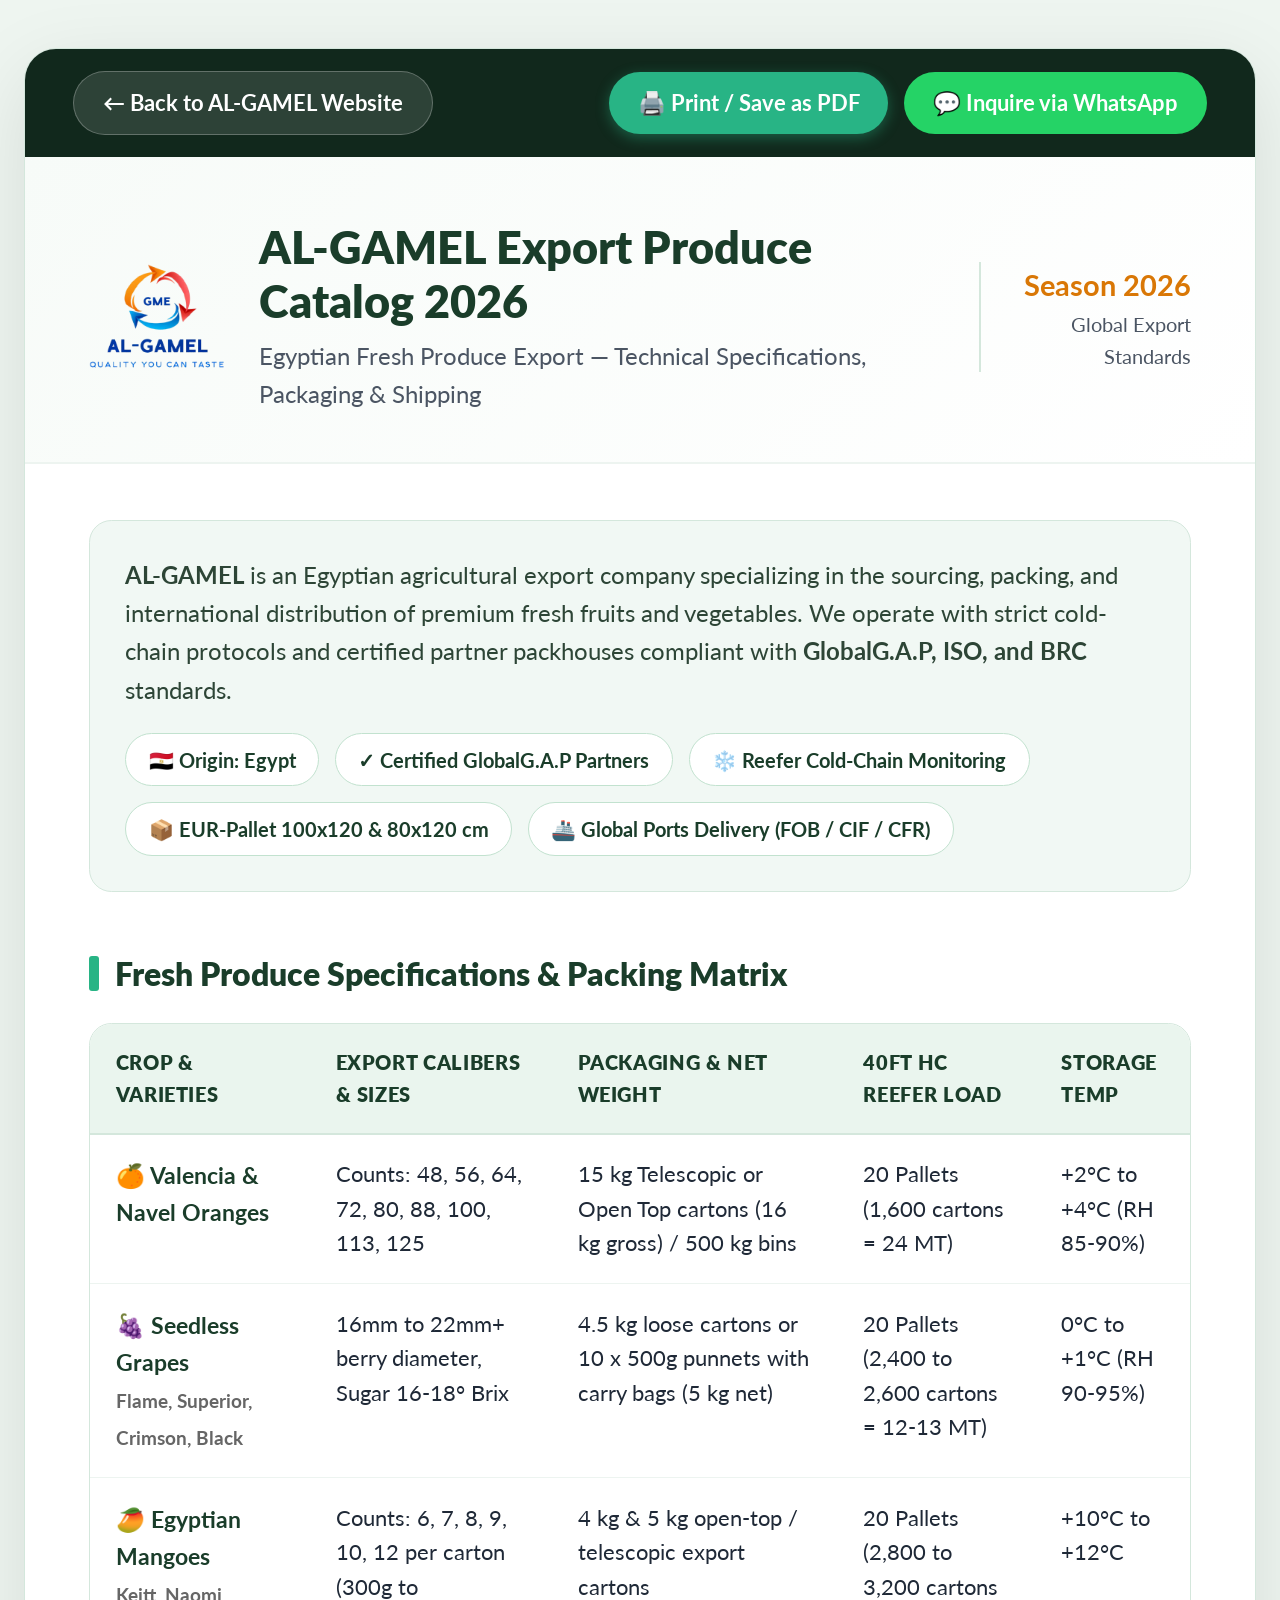
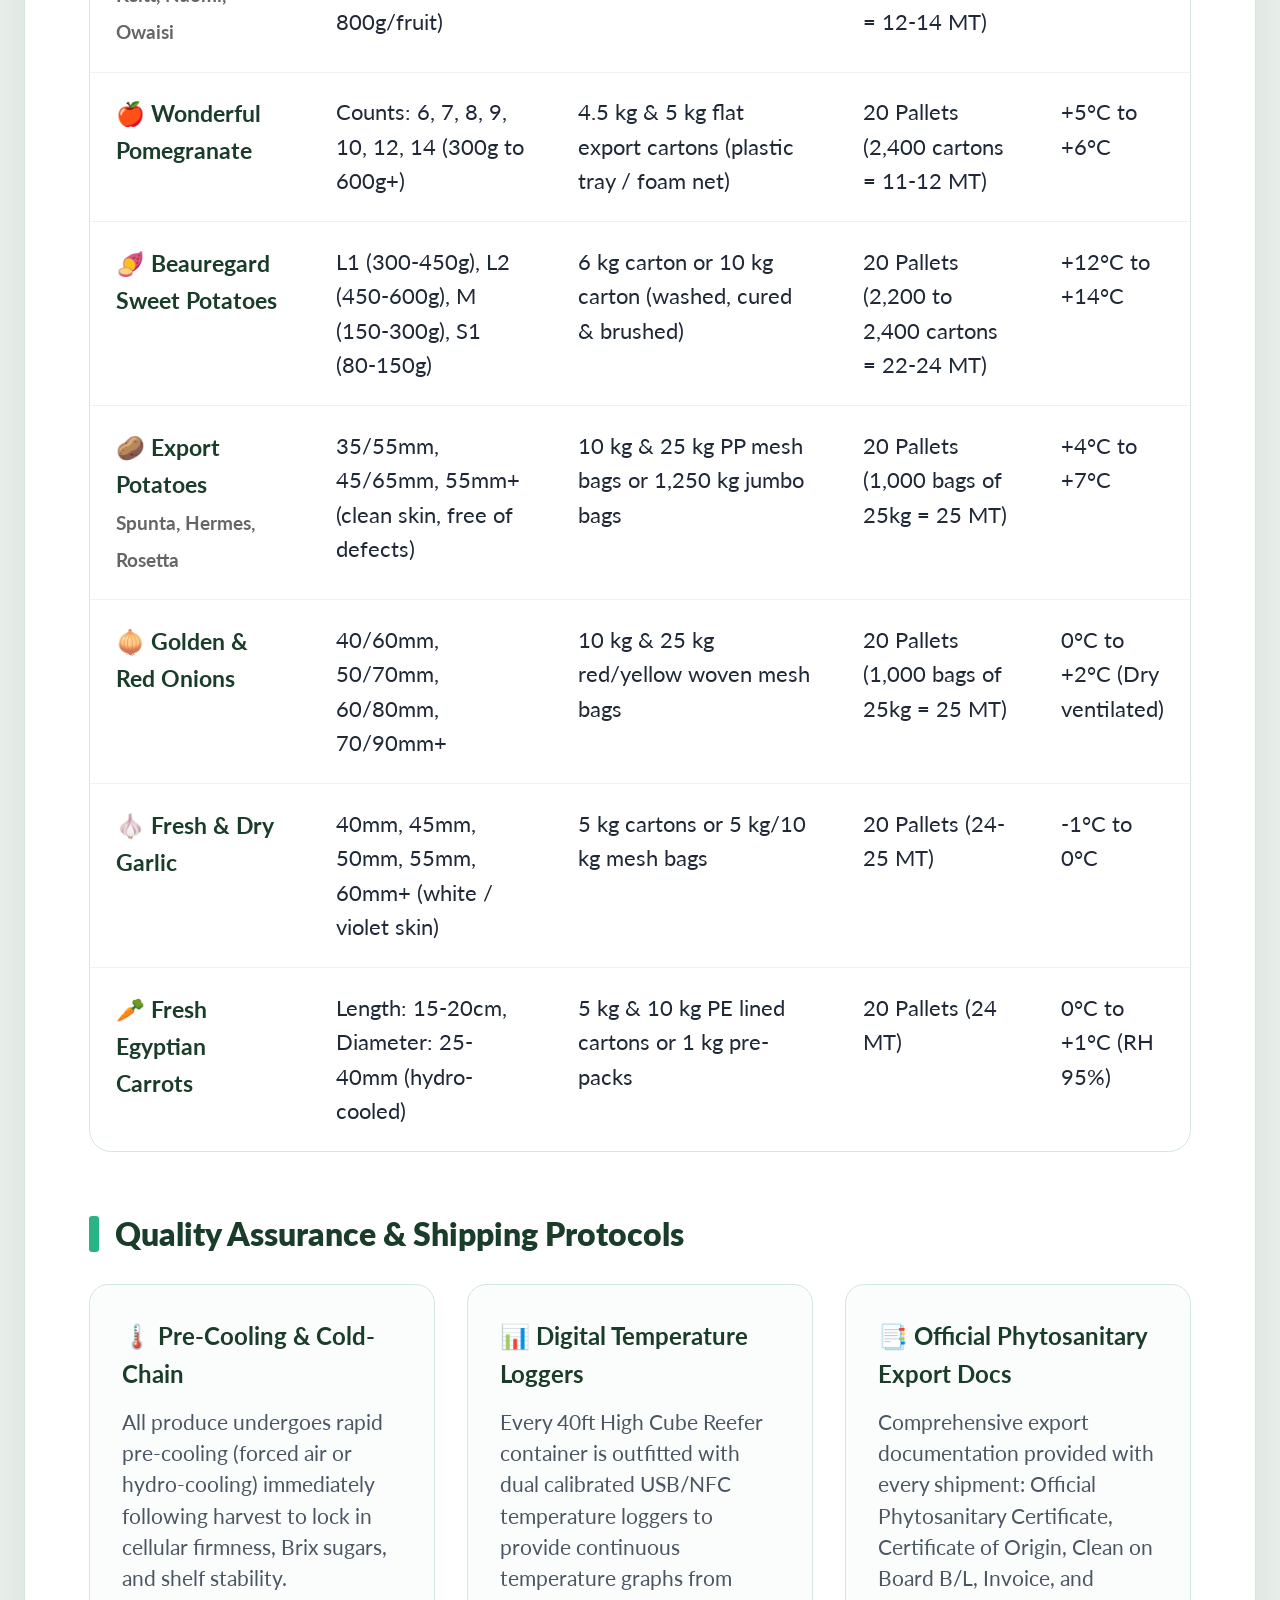
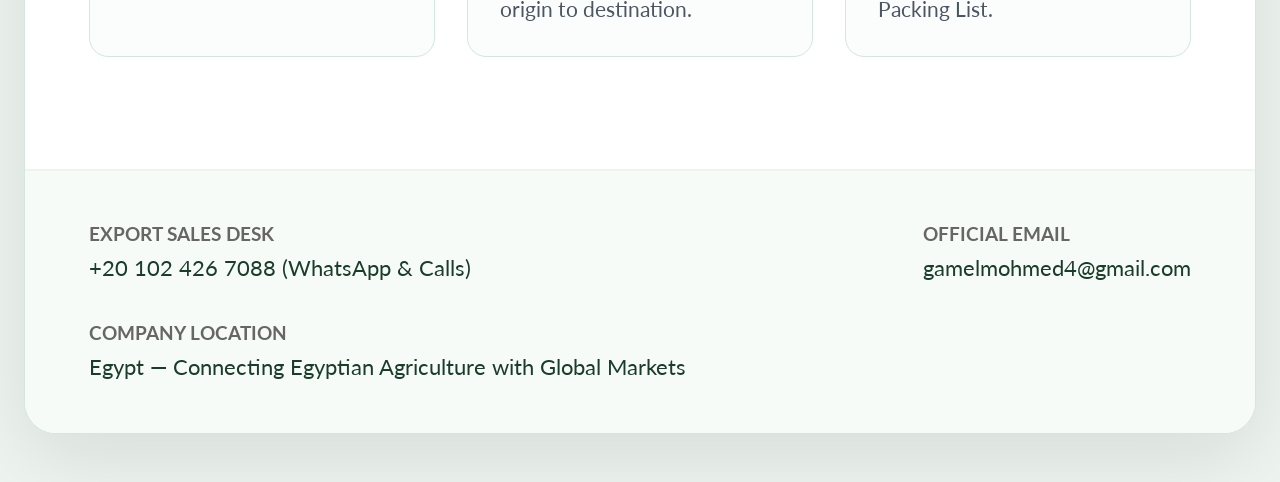
==== catalog.html @ b79373ef "feat: add company export catalog button, digital modal & standalone printable catalog" ====
<!DOCTYPE html>
<html lang="en">
<head>
    <meta charset="UTF-8">
    <meta name="viewport" content="width=device-width, initial-scale=1.0">
    <title>AL-GAMEL | Official Export Produce Catalog 2026</title>
    <link rel="preconnect" href="https://fonts.googleapis.com">
    <link rel="preconnect" href="https://fonts.gstatic.com" crossorigin>
    <link href="https://fonts.googleapis.com/css2?family=Cairo:wght@400;600;700;800&family=Lato:wght@400;700&display=swap" rel="stylesheet">
    <link rel="shortcut icon" type="image/png" href="img/favicon.png">
    <style>
        :root {
            --primary: #1a3d2a;
            --accent: #28b485;
            --accent-dark: #1f946c;
            --gold: #d97706;
            --bg-light: #f7fbf8;
            --border: #d4e7dc;
            --text-main: #1f2937;
            --text-muted: #4b5563;
        }

        * {
            box-sizing: border-box;
            margin: 0;
            padding: 0;
        }

        body {
            font-family: 'Lato', 'Cairo', sans-serif;
            color: var(--text-main);
            background: #eef5f0;
            line-height: 1.6;
            padding: 3rem 1.5rem;
        }

        .catalog-container {
            max-width: 110rem;
            margin: 0 auto;
            background: #ffffff;
            border-radius: 2rem;
            box-shadow: 0 1.5rem 5rem rgba(0, 0, 0, 0.1);
            overflow: hidden;
            border: 1px solid var(--border);
        }

        /* Top Action Bar (hidden on print) */
        .catalog-actions-bar {
            background: #11281c;
            padding: 1.4rem 3rem;
            display: flex;
            align-items: center;
            justify-content: space-between;
            gap: 1.5rem;
            flex-wrap: wrap;
            color: #ffffff;
        }

        .catalog-actions-bar a,
        .catalog-actions-bar button {
            display: inline-flex;
            align-items: center;
            gap: 0.8rem;
            font-family: inherit;
            font-size: 1.4rem;
            font-weight: 700;
            padding: 0.8rem 1.8rem;
            border-radius: 9999px;
            text-decoration: none;
            cursor: pointer;
            transition: all 0.2s ease;
        }

        .btn-back {
            background: rgba(255, 255, 255, 0.12);
            color: #ffffff;
            border: 1px solid rgba(255, 255, 255, 0.25);
        }
        .btn-back:hover {
            background: rgba(255, 255, 255, 0.25);
        }

        .btn-print {
            background: #28b485;
            color: #ffffff;
            border: none;
            box-shadow: 0 4px 14px rgba(40, 180, 133, 0.4);
        }
        .btn-print:hover {
            background: #1f946c;
            transform: translateY(-2px);
        }

        .btn-wa {
            background: #25d366;
            color: #ffffff;
            border: none;
        }
        .btn-wa:hover {
            background: #1eb956;
            transform: translateY(-2px);
        }

        /* Header */
        .catalog-header {
            padding: 4rem 4rem 3rem;
            border-bottom: 2px solid #edf4f0;
            display: flex;
            align-items: center;
            justify-content: space-between;
            gap: 3rem;
            background: linear-gradient(135deg, #f7fbf8 0%, #ffffff 100%);
        }

        .catalog-brand {
            display: flex;
            align-items: center;
            gap: 2rem;
        }

        .catalog-logo {
            height: 7rem;
            width: auto;
        }

        .catalog-title {
            font-size: 2.8rem;
            color: var(--primary);
            font-weight: 800;
            line-height: 1.2;
        }

        .catalog-subtitle {
            font-size: 1.5rem;
            color: var(--text-muted);
            margin-top: 0.5rem;
        }

        .catalog-header-badge {
            text-align: right;
            border-left: 2px solid var(--border);
            padding-left: 2rem;
        }

        .catalog-header-badge strong {
            display: block;
            font-size: 1.8rem;
            color: var(--gold);
        }

        .catalog-header-badge span {
            font-size: 1.25rem;
            color: var(--text-muted);
        }

        /* Content Sections */
        .catalog-content {
            padding: 3.5rem 4rem;
        }

        .catalog-section-title {
            font-size: 2rem;
            color: var(--primary);
            font-weight: 800;
            margin-bottom: 1.5rem;
            display: flex;
            align-items: center;
            gap: 1rem;
        }

        .catalog-section-title::before {
            content: "";
            display: inline-block;
            width: 0.6rem;
            height: 2.2rem;
            background: var(--accent);
            border-radius: 3px;
        }

        .catalog-overview-box {
            background: #f1f8f4;
            border-radius: 1.4rem;
            padding: 2.2rem;
            margin-bottom: 3.5rem;
            border: 1px solid var(--border);
        }

        .catalog-overview-box p {
            font-size: 1.5rem;
            color: #2d4536;
            margin-bottom: 1.5rem;
        }

        .catalog-badges-list {
            display: flex;
            flex-wrap: wrap;
            gap: 1rem;
        }

        .catalog-badge-item {
            background: #ffffff;
            color: var(--primary);
            border: 1px solid #c2e2cf;
            padding: 0.6rem 1.4rem;
            border-radius: 9999px;
            font-size: 1.25rem;
            font-weight: 700;
        }

        /* Tables */
        .catalog-table-container {
            overflow-x: auto;
            margin-bottom: 3.5rem;
            border: 1px solid var(--border);
            border-radius: 1.4rem;
            background: #ffffff;
        }

        .specs-table {
            width: 100%;
            border-collapse: collapse;
            text-align: left;
            font-size: 1.35rem;
        }

        .specs-table th {
            background: #eaf5ee;
            color: var(--primary);
            font-weight: 800;
            padding: 1.4rem 1.6rem;
            border-bottom: 2px solid var(--border);
            text-transform: uppercase;
            font-size: 1.25rem;
            letter-spacing: 0.04rem;
        }

        .specs-table td {
            padding: 1.4rem 1.6rem;
            border-bottom: 1px solid #edf4f0;
            vertical-align: top;
        }

        .specs-table tr:last-child td {
            border-bottom: none;
        }

        .specs-table tr:hover td {
            background: #fcfefd;
        }

        .crop-header-cell {
            font-weight: 700;
            color: var(--primary);
            font-size: 1.45rem;
        }

        /* Quality Standards Grid */
        .quality-grid {
            display: grid;
            grid-template-columns: repeat(3, 1fr);
            gap: 2rem;
            margin-bottom: 3.5rem;
        }

        .quality-card {
            background: #fafdfb;
            border: 1px solid var(--border);
            border-radius: 1.2rem;
            padding: 2rem;
        }

        .quality-card h4 {
            font-size: 1.5rem;
            color: var(--primary);
            margin-bottom: 0.8rem;
            font-weight: 700;
        }

        .quality-card p {
            font-size: 1.3rem;
            color: var(--text-muted);
            line-height: 1.5;
        }

        /* Catalog Footer */
        .catalog-footer {
            background: #f7fbf8;
            border-top: 2px solid #edf4f0;
            padding: 3rem 4rem;
            display: flex;
            align-items: center;
            justify-content: space-between;
            gap: 2rem;
            flex-wrap: wrap;
        }

        .catalog-contact-item {
            font-size: 1.4rem;
            color: var(--primary);
        }

        .catalog-contact-item strong {
            display: block;
            color: #666;
            font-size: 1.2rem;
            text-transform: uppercase;
        }

        /* Print Media Styles */
        @media print {
            body {
                background: #ffffff;
                padding: 0;
            }

            .catalog-actions-bar {
                display: none !important;
            }

            .catalog-container {
                box-shadow: none;
                border: none;
                border-radius: 0;
                max-width: 100%;
            }

            .catalog-header {
                padding: 2rem 0;
            }

            .catalog-content {
                padding: 2rem 0;
            }

            .specs-table th {
                background: #f0f0f0 !important;
                -webkit-print-color-adjust: exact;
                print-color-adjust: exact;
            }

            .specs-table tr {
                page-break-inside: avoid;
            }

            .quality-grid {
                page-break-inside: avoid;
            }
        }

        @media only screen and (max-width: 56.25em) {
            .catalog-header {
                flex-direction: column;
                align-items: flex-start;
                padding: 2.5rem 2rem;
            }
            .catalog-header-badge {
                border-left: none;
                padding-left: 0;
                text-align: left;
            }
            .catalog-content {
                padding: 2rem;
            }
            .quality-grid {
                grid-template-columns: 1fr;
            }
            .catalog-footer {
                padding: 2.5rem 2rem;
                flex-direction: column;
                align-items: flex-start;
            }
        }
    </style>
</head>
<body>
    <div class="catalog-container">
        <!-- Action Bar (Hidden on print) -->
        <div class="catalog-actions-bar">
            <a href="index.html" class="btn-back">← Back to AL-GAMEL Website</a>
            <div style="display: flex; gap: 1rem;">
                <button type="button" class="btn-print" onclick="window.print()">🖨️ Print / Save as PDF</button>
                <a href="https://wa.me/201024267088?text=Hello%20AL-GAMEL,%20I%20am%20inquiring%20about%20your%202026%20Export%20Produce%20Catalog" target="_blank" rel="noopener noreferrer" class="btn-wa">💬 Inquire via WhatsApp</a>
            </div>
        </div>

        <!-- Catalog Header -->
        <header class="catalog-header">
            <div class="catalog-brand">
                <img src="img/logo-green-2x.png" alt="AL-GAMEL" class="catalog-logo">
                <div>
                    <h1 class="catalog-title">AL-GAMEL Export Produce Catalog 2026</h1>
                    <p class="catalog-subtitle">Egyptian Fresh Produce Export — Technical Specifications, Packaging &amp; Shipping</p>
                </div>
            </div>
            <div class="catalog-header-badge">
                <strong>Season 2026</strong>
                <span>Global Export Standards</span>
            </div>
        </header>

        <!-- Main Content -->
        <main class="catalog-content">
            <!-- Overview Box -->
            <div class="catalog-overview-box">
                <p><strong>AL-GAMEL</strong> is an Egyptian agricultural export company specializing in the sourcing, packing, and international distribution of premium fresh fruits and vegetables. We operate with strict cold-chain protocols and certified partner packhouses compliant with <strong>GlobalG.A.P, ISO, and BRC</strong> standards.</p>
                <div class="catalog-badges-list">
                    <span class="catalog-badge-item">🇪🇬 Origin: Egypt</span>
                    <span class="catalog-badge-item">✓ Certified GlobalG.A.P Partners</span>
                    <span class="catalog-badge-item">❄️ Reefer Cold-Chain Monitoring</span>
                    <span class="catalog-badge-item">📦 EUR-Pallet 100x120 &amp; 80x120 cm</span>
                    <span class="catalog-badge-item">🚢 Global Ports Delivery (FOB / CIF / CFR)</span>
                </div>
            </div>

            <!-- Specifications Table -->
            <h2 class="catalog-section-title">Fresh Produce Specifications &amp; Packing Matrix</h2>
            <div class="catalog-table-container">
                <table class="specs-table">
                    <thead>
                        <tr>
                            <th style="width: 20%;">Crop &amp; Varieties</th>
                            <th style="width: 22%;">Export Calibers &amp; Sizes</th>
                            <th style="width: 26%;">Packaging &amp; Net Weight</th>
                            <th style="width: 18%;">40ft HC Reefer Load</th>
                            <th style="width: 14%;">Storage Temp</th>
                        </tr>
                    </thead>
                    <tbody>
                        <tr>
                            <td class="crop-header-cell">🍊 Valencia &amp; Navel Oranges</td>
                            <td>Counts: 48, 56, 64, 72, 80, 88, 100, 113, 125</td>
                            <td>15 kg Telescopic or Open Top cartons (16 kg gross) / 500 kg bins</td>
                            <td>20 Pallets (1,600 cartons = 24 MT)</td>
                            <td>+2°C to +4°C (RH 85-90%)</td>
                        </tr>
                        <tr>
                            <td class="crop-header-cell">🍇 Seedless Grapes<br><small style="color: #666;">Flame, Superior, Crimson, Black</small></td>
                            <td>16mm to 22mm+ berry diameter, Sugar 16-18° Brix</td>
                            <td>4.5 kg loose cartons or 10 x 500g punnets with carry bags (5 kg net)</td>
                            <td>20 Pallets (2,400 to 2,600 cartons = 12-13 MT)</td>
                            <td>0°C to +1°C (RH 90-95%)</td>
                        </tr>
                        <tr>
                            <td class="crop-header-cell">🥭 Egyptian Mangoes<br><small style="color: #666;">Keitt, Naomi, Owaisi</small></td>
                            <td>Counts: 6, 7, 8, 9, 10, 12 per carton (300g to 800g/fruit)</td>
                            <td>4 kg &amp; 5 kg open-top / telescopic export cartons</td>
                            <td>20 Pallets (2,800 to 3,200 cartons = 12-14 MT)</td>
                            <td>+10°C to +12°C</td>
                        </tr>
                        <tr>
                            <td class="crop-header-cell">🍎 Wonderful Pomegranate</td>
                            <td>Counts: 6, 7, 8, 9, 10, 12, 14 (300g to 600g+)</td>
                            <td>4.5 kg &amp; 5 kg flat export cartons (plastic tray / foam net)</td>
                            <td>20 Pallets (2,400 cartons = 11-12 MT)</td>
                            <td>+5°C to +6°C</td>
                        </tr>
                        <tr>
                            <td class="crop-header-cell">🍠 Beauregard Sweet Potatoes</td>
                            <td>L1 (300-450g), L2 (450-600g), M (150-300g), S1 (80-150g)</td>
                            <td>6 kg carton or 10 kg carton (washed, cured &amp; brushed)</td>
                            <td>20 Pallets (2,200 to 2,400 cartons = 22-24 MT)</td>
                            <td>+12°C to +14°C</td>
                        </tr>
                        <tr>
                            <td class="crop-header-cell">🥔 Export Potatoes<br><small style="color: #666;">Spunta, Hermes, Rosetta</small></td>
                            <td>35/55mm, 45/65mm, 55mm+ (clean skin, free of defects)</td>
                            <td>10 kg &amp; 25 kg PP mesh bags or 1,250 kg jumbo bags</td>
                            <td>20 Pallets (1,000 bags of 25kg = 25 MT)</td>
                            <td>+4°C to +7°C</td>
                        </tr>
                        <tr>
                            <td class="crop-header-cell">🧅 Golden &amp; Red Onions</td>
                            <td>40/60mm, 50/70mm, 60/80mm, 70/90mm+</td>
                            <td>10 kg &amp; 25 kg red/yellow woven mesh bags</td>
                            <td>20 Pallets (1,000 bags of 25kg = 25 MT)</td>
                            <td>0°C to +2°C (Dry ventilated)</td>
                        </tr>
                        <tr>
                            <td class="crop-header-cell">🧄 Fresh &amp; Dry Garlic</td>
                            <td>40mm, 45mm, 50mm, 55mm, 60mm+ (white / violet skin)</td>
                            <td>5 kg cartons or 5 kg/10 kg mesh bags</td>
                            <td>20 Pallets (24-25 MT)</td>
                            <td>-1°C to 0°C</td>
                        </tr>
                        <tr>
                            <td class="crop-header-cell">🥕 Fresh Egyptian Carrots</td>
                            <td>Length: 15-20cm, Diameter: 25-40mm (hydro-cooled)</td>
                            <td>5 kg &amp; 10 kg PE lined cartons or 1 kg pre-packs</td>
                            <td>20 Pallets (24 MT)</td>
                            <td>0°C to +1°C (RH 95%)</td>
                        </tr>
                    </tbody>
                </table>
            </div>

            <!-- Quality & Shipping Standards -->
            <h2 class="catalog-section-title">Quality Assurance &amp; Shipping Protocols</h2>
            <div class="quality-grid">
                <div class="quality-card">
                    <h4>🌡️ Pre-Cooling &amp; Cold-Chain</h4>
                    <p>All produce undergoes rapid pre-cooling (forced air or hydro-cooling) immediately following harvest to lock in cellular firmness, Brix sugars, and shelf stability.</p>
                </div>
                <div class="quality-card">
                    <h4>📊 Digital Temperature Loggers</h4>
                    <p>Every 40ft High Cube Reefer container is outfitted with dual calibrated USB/NFC temperature loggers to provide continuous temperature graphs from origin to destination.</p>
                </div>
                <div class="quality-card">
                    <h4>📑 Official Phytosanitary Export Docs</h4>
                    <p>Comprehensive export documentation provided with every shipment: Official Phytosanitary Certificate, Certificate of Origin, Clean on Board B/L, Invoice, and Packing List.</p>
                </div>
            </div>
        </main>

        <!-- Catalog Footer -->
        <footer class="catalog-footer">
            <div class="catalog-contact-item">
                <strong>Export Sales Desk</strong>
                <span>+20 102 426 7088 (WhatsApp &amp; Calls)</span>
            </div>
            <div class="catalog-contact-item">
                <strong>Official Email</strong>
                <span>gamelmohmed4@gmail.com</span>
            </div>
            <div class="catalog-contact-item">
                <strong>Company Location</strong>
                <span>Egypt — Connecting Egyptian Agriculture with Global Markets</span>
            </div>
        </footer>
    </div>
</body>
</html>
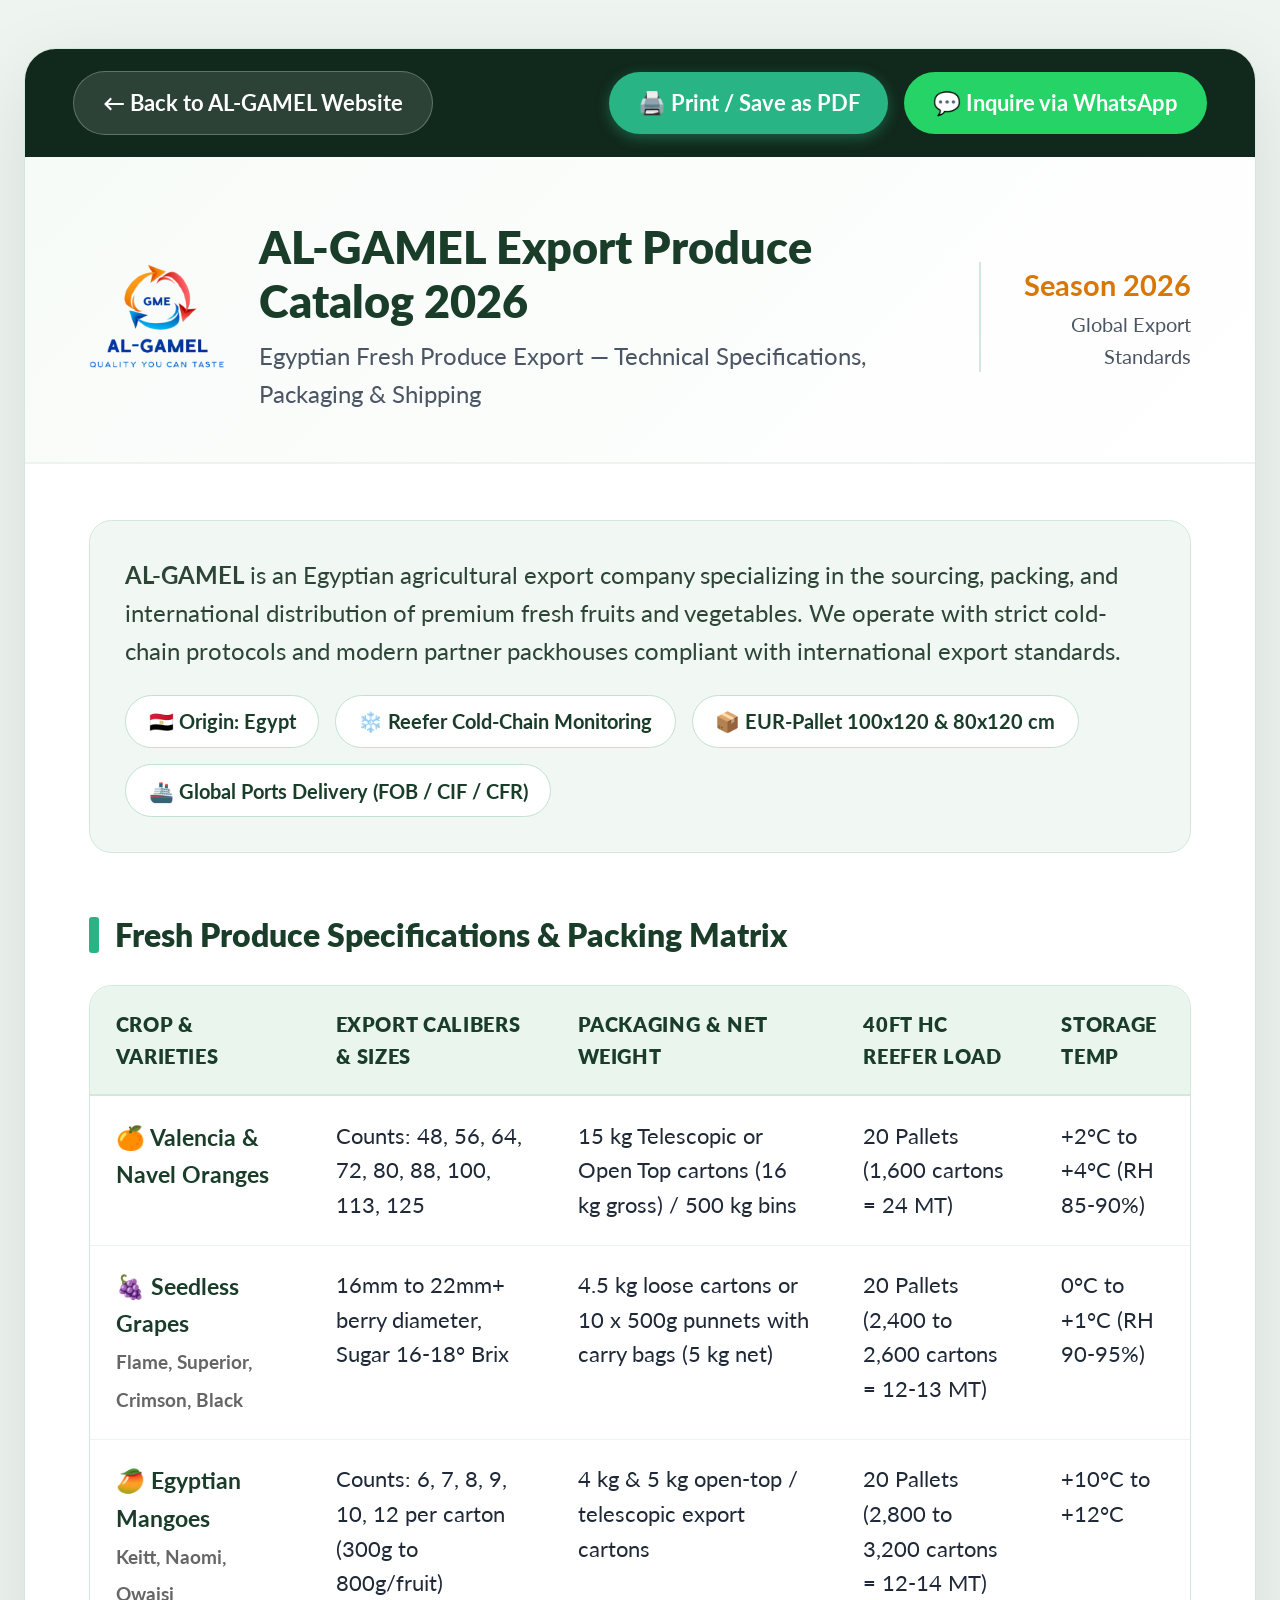
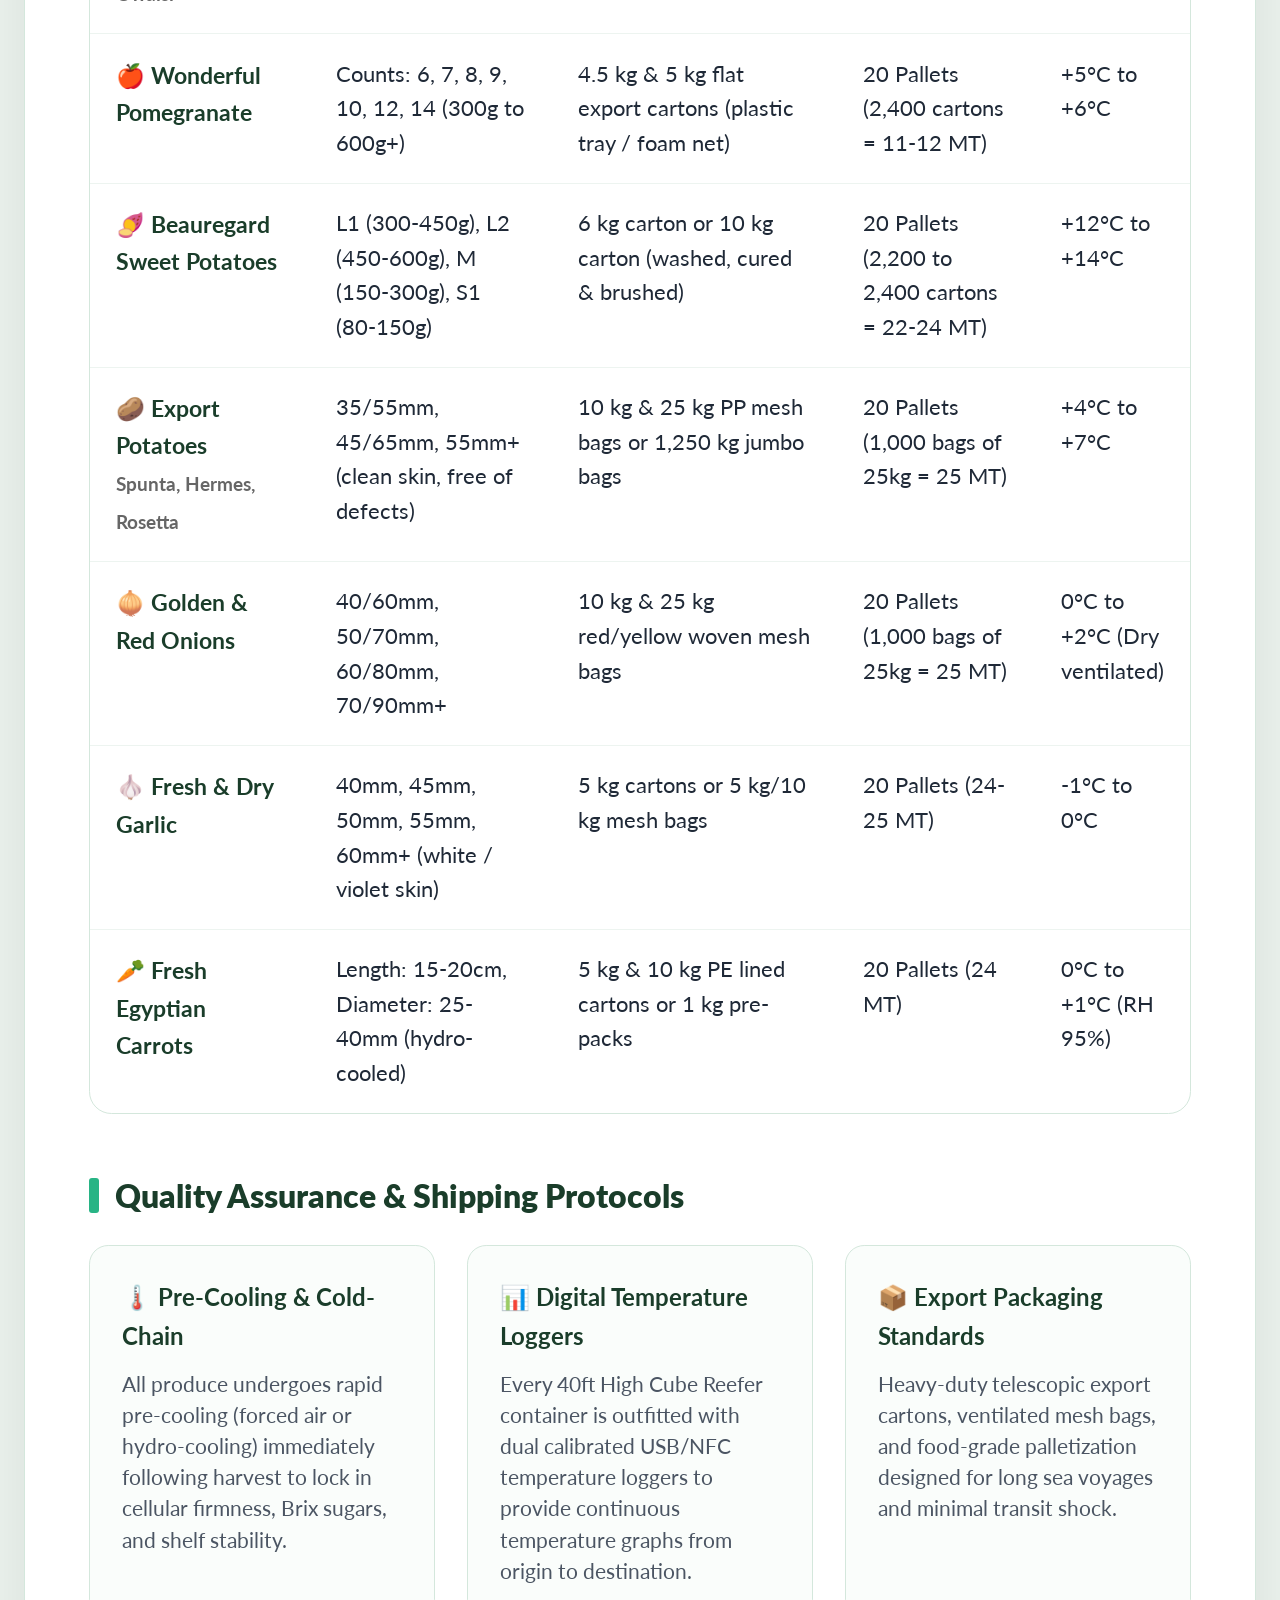
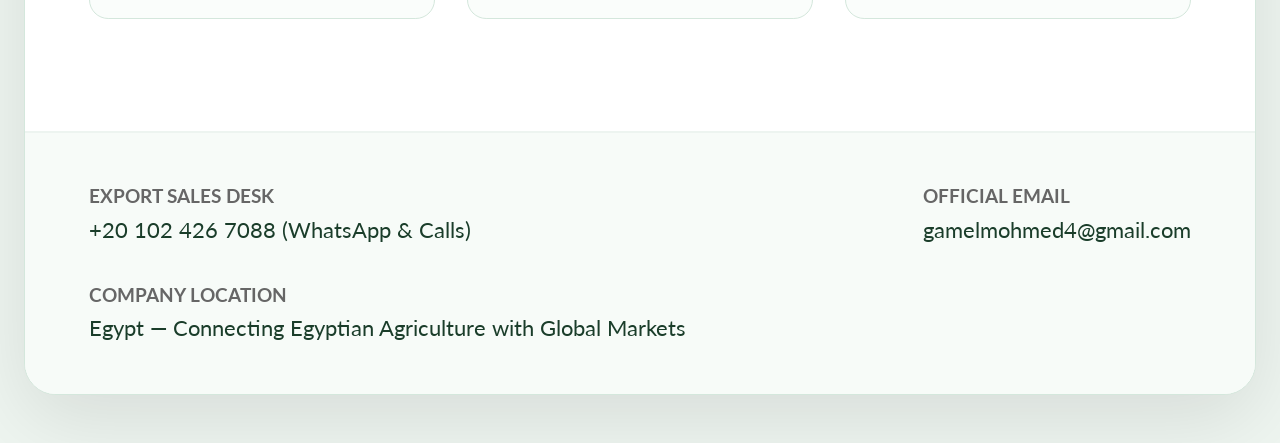
==== commit 58e68726: "refactor: remove certificates section, badges, and mentions" ====
--- a/catalog.html
+++ b/catalog.html
@@ -4,6 +4,17 @@
     <meta charset="UTF-8">
     <meta name="viewport" content="width=device-width, initial-scale=1.0">
     <title>AL-GAMEL | Official Export Produce Catalog 2026</title>
+    <meta name="description" content="Download and view the official 2026 Export Produce Catalog of AL-GAMEL. Premium Egyptian Valencia oranges, grapes, mangoes, pomegranate, and fresh vegetables.">
+    
+    <!-- Open Graph / WhatsApp -->
+    <meta property="og:type" content="website">
+    <meta property="og:site_name" content="AL-GAMEL Fresh Produce Export">
+    <meta property="og:title" content="AL-GAMEL | Official Export Produce Catalog 2026">
+    <meta property="og:description" content="Specifications, packaging details, and shipping standards for premium Egyptian fruits and vegetables.">
+    <meta property="og:image" content="img/og-preview.jpg">
+    <meta property="og:image:width" content="1200">
+    <meta property="og:image:height" content="630">
+    
     <link rel="preconnect" href="https://fonts.googleapis.com">
     <link rel="preconnect" href="https://fonts.gstatic.com" crossorigin>
     <link href="https://fonts.googleapis.com/css2?family=Cairo:wght@400;600;700;800&family=Lato:wght@400;700&display=swap" rel="stylesheet">
@@ -402,10 +413,9 @@
         <main class="catalog-content">
             <!-- Overview Box -->
             <div class="catalog-overview-box">
-                <p><strong>AL-GAMEL</strong> is an Egyptian agricultural export company specializing in the sourcing, packing, and international distribution of premium fresh fruits and vegetables. We operate with strict cold-chain protocols and certified partner packhouses compliant with <strong>GlobalG.A.P, ISO, and BRC</strong> standards.</p>
+                <p><strong>AL-GAMEL</strong> is an Egyptian agricultural export company specializing in the sourcing, packing, and international distribution of premium fresh fruits and vegetables. We operate with strict cold-chain protocols and modern partner packhouses compliant with international export standards.</p>
                 <div class="catalog-badges-list">
                     <span class="catalog-badge-item">🇪🇬 Origin: Egypt</span>
-                    <span class="catalog-badge-item">✓ Certified GlobalG.A.P Partners</span>
                     <span class="catalog-badge-item">❄️ Reefer Cold-Chain Monitoring</span>
                     <span class="catalog-badge-item">📦 EUR-Pallet 100x120 &amp; 80x120 cm</span>
                     <span class="catalog-badge-item">🚢 Global Ports Delivery (FOB / CIF / CFR)</span>
@@ -505,8 +515,8 @@
                     <p>Every 40ft High Cube Reefer container is outfitted with dual calibrated USB/NFC temperature loggers to provide continuous temperature graphs from origin to destination.</p>
                 </div>
                 <div class="quality-card">
-                    <h4>📑 Official Phytosanitary Export Docs</h4>
-                    <p>Comprehensive export documentation provided with every shipment: Official Phytosanitary Certificate, Certificate of Origin, Clean on Board B/L, Invoice, and Packing List.</p>
+                    <h4>📦 Export Packaging Standards</h4>
+                    <p>Heavy-duty telescopic export cartons, ventilated mesh bags, and food-grade palletization designed for long sea voyages and minimal transit shock.</p>
                 </div>
             </div>
         </main>
